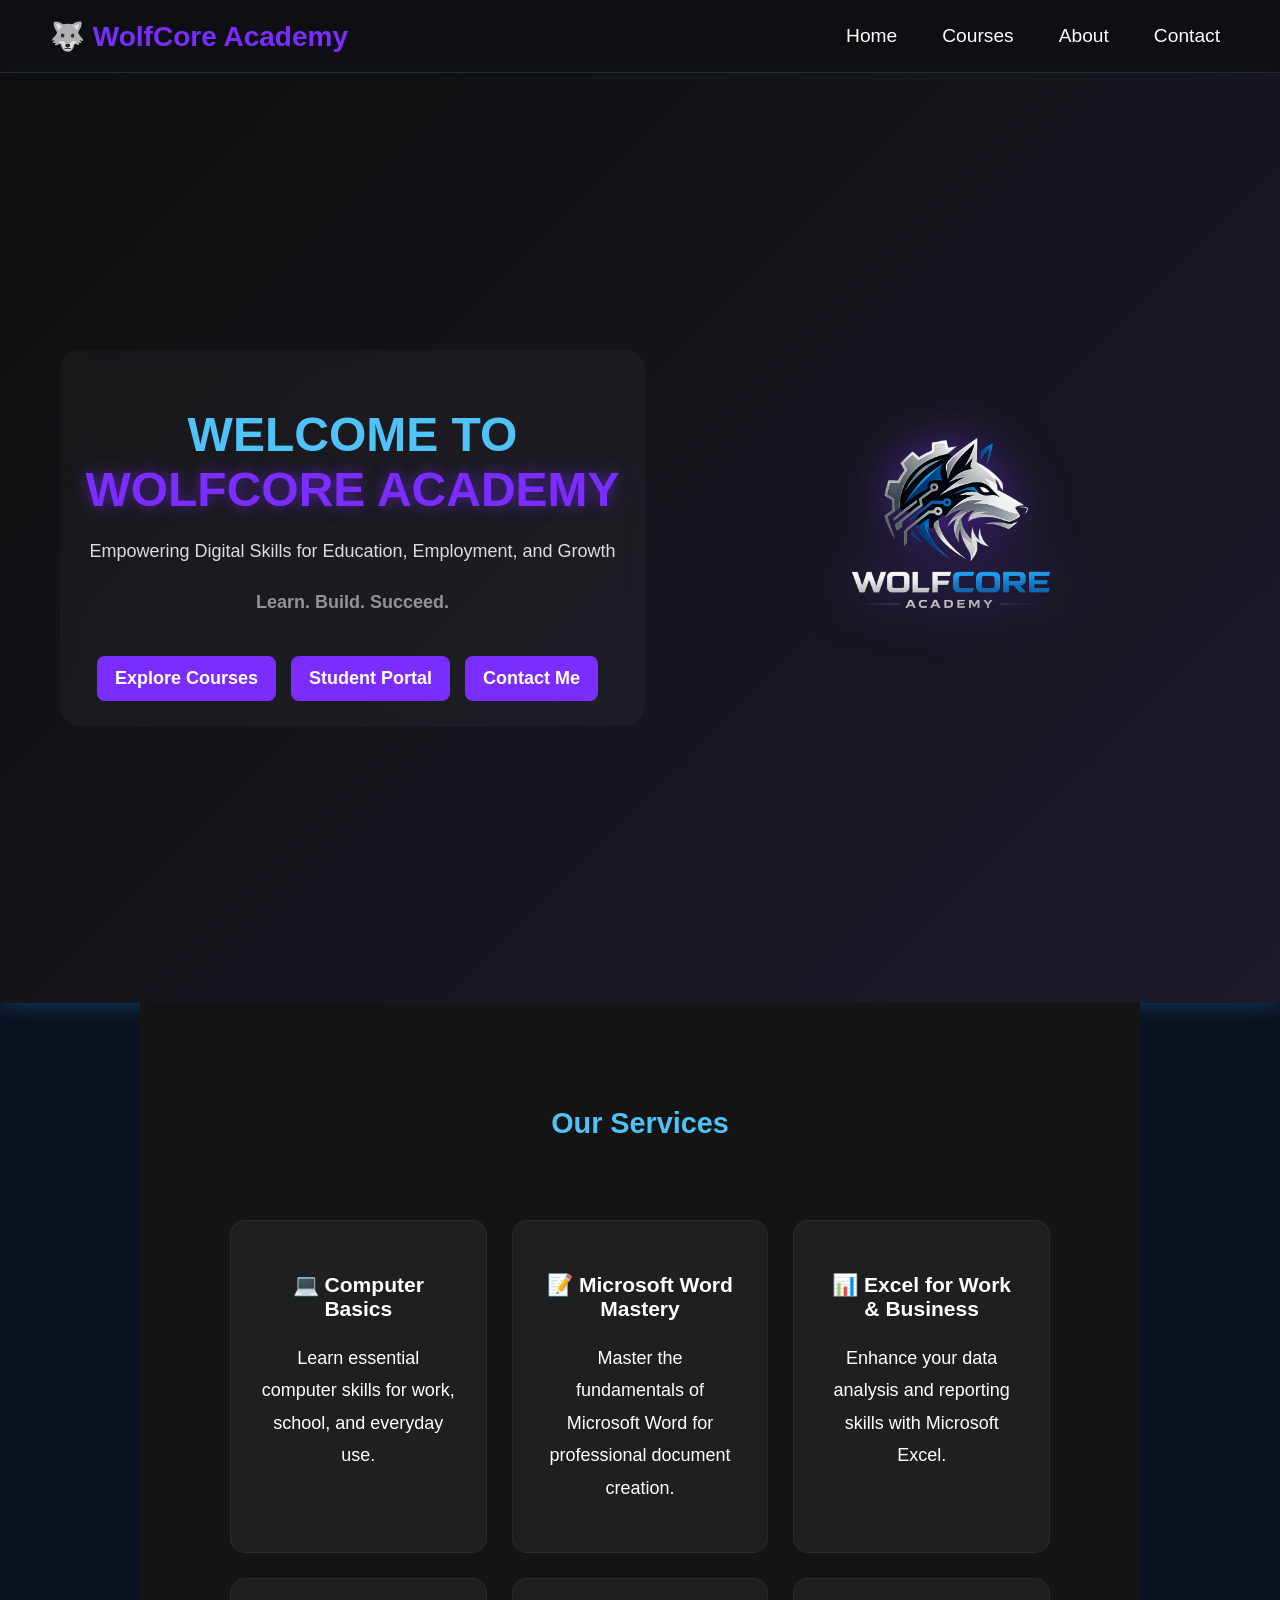
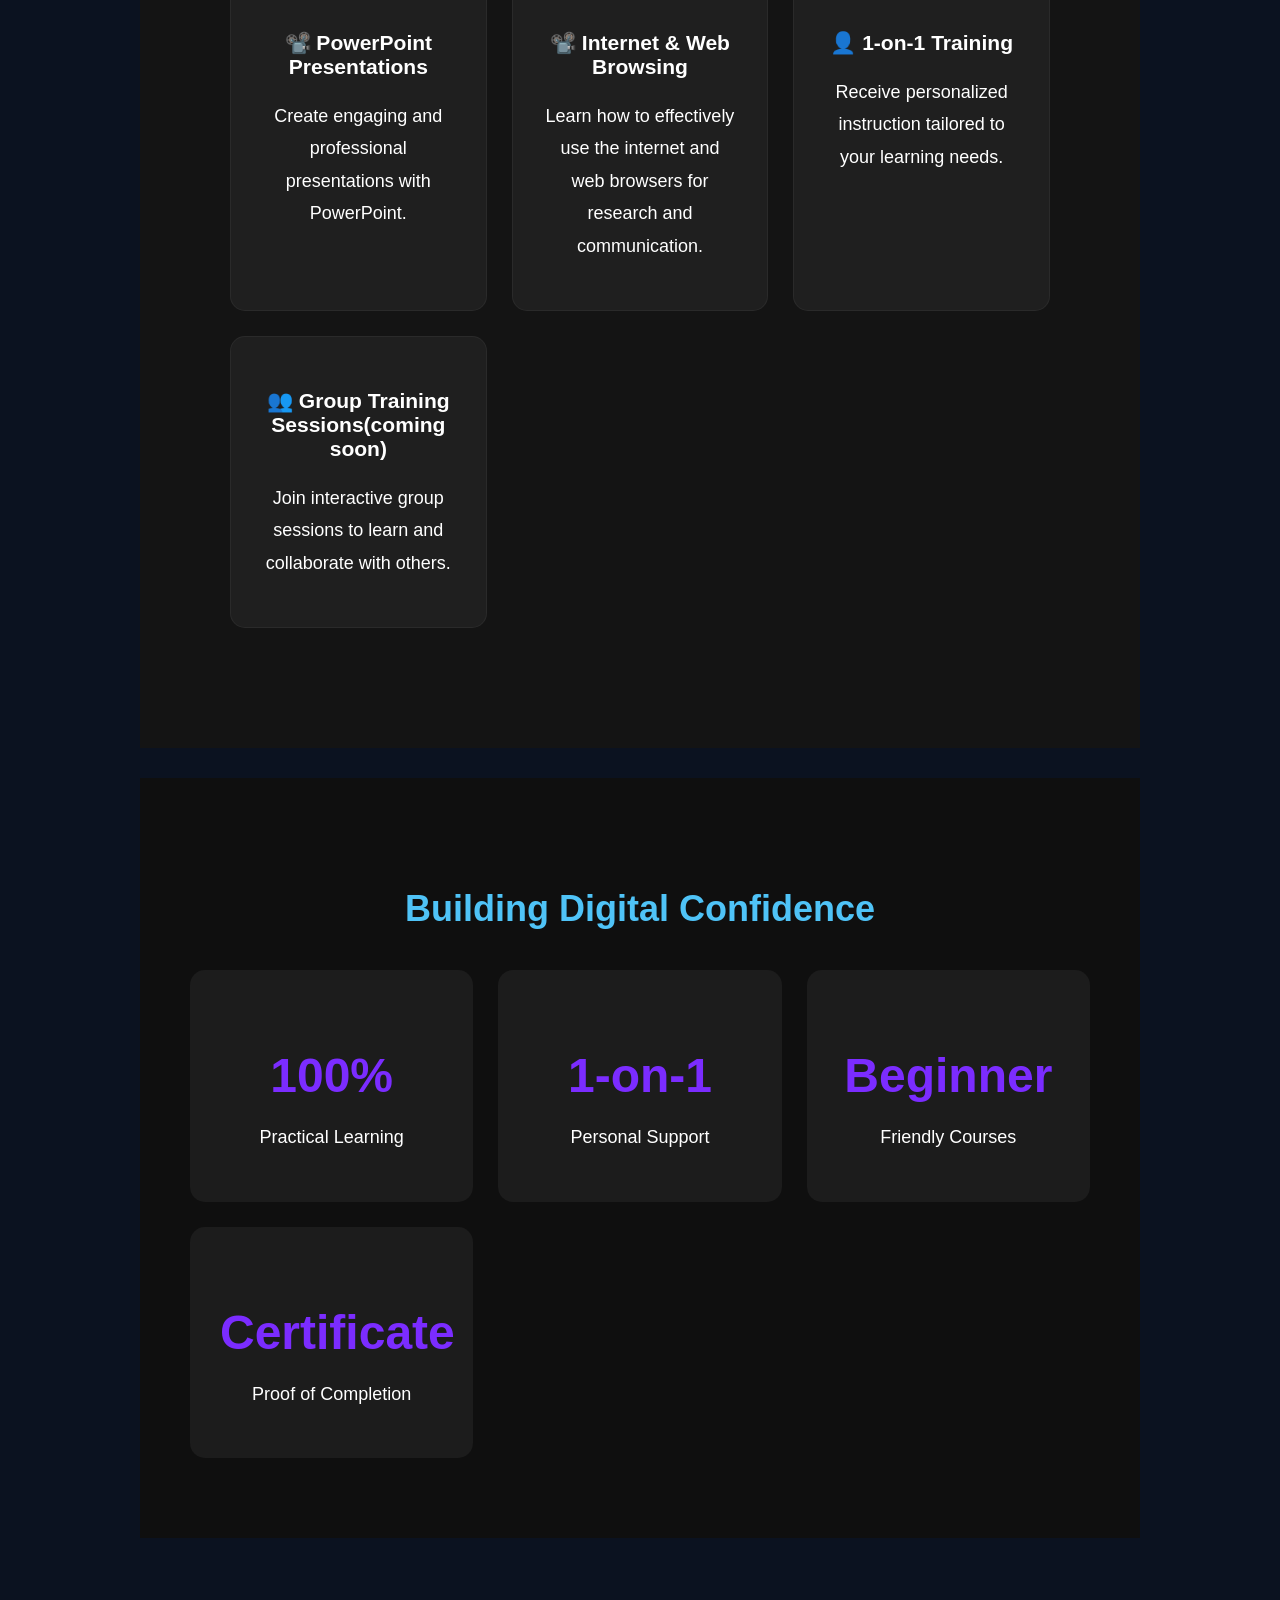
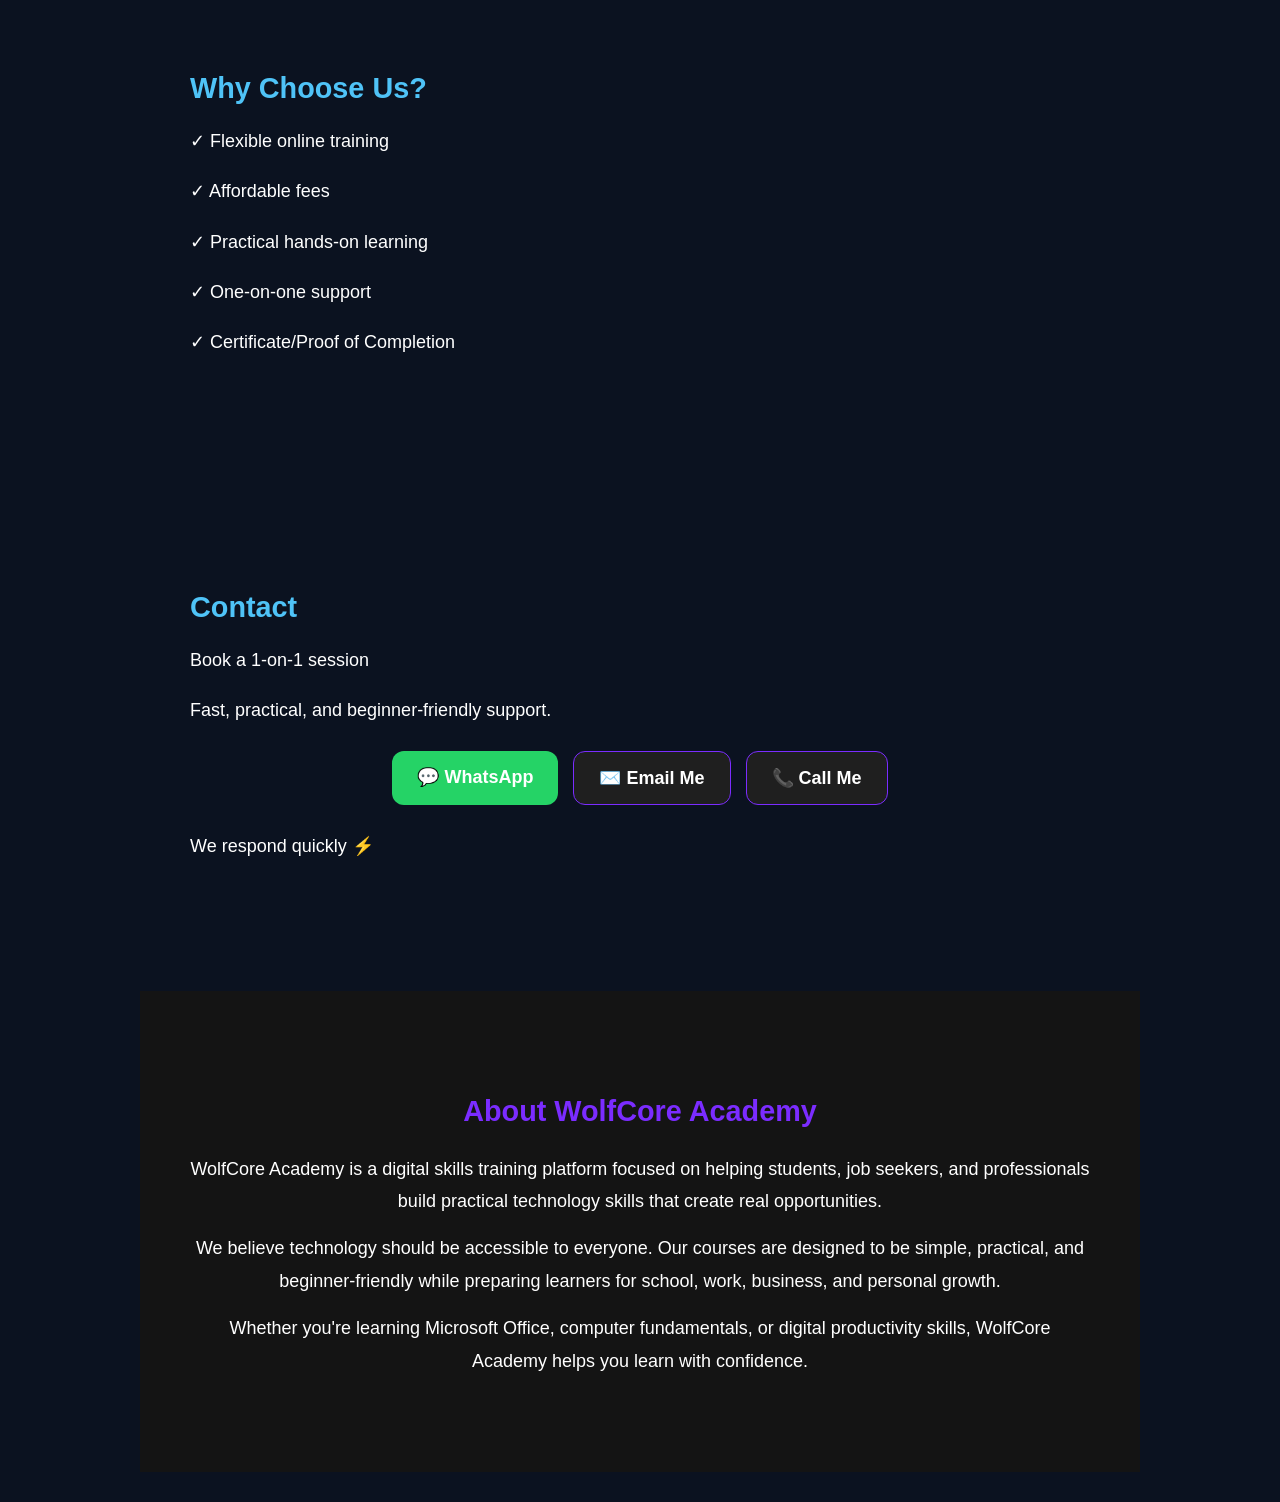
==== index.html @ 09596d1b "Add files via upload new" ====
<!DOCTYPE html>
<html>
<head>
    <meta name="viewport" content="width=device-width, initial-scale=1.0">
    <title>DIGITAL SKILLS</title>
    <link rel="stylesheet" href="style.css">
</head>
<body>
<nav class="navbar">

    <h2>🐺 WolfCore Academy</h2>

    <div class="menu-btn" onclick="toggleMenu()">
        ☰
    </div>

    <div class="links" id="mobileMenu">
        <a href="#">Home</a>
        <a href="#services">Courses</a>
        <a href="#about">About</a>
        <a href="#contact">Contact</a>
    </div>

</nav>
<header class="hero">
    <div class="hero-text">
        <h1>WELCOME TO <span>WOLFCORE ACADEMY</span></h1>
        <p>Empowering Digital Skills for Education, Employment, and Growth</p>
        <p class="tagline">Learn. Build. Succeed.</p>
        <a href="#services" class="btn">Explore Courses</a>
        <a href="login.html" class="btn">Student Portal</a>
        <a href="#contact" class="btn">Contact Me</a>
    </div>
    <div class="hero-image">
        <img src="wolfy.png" alt="WolfCore Logo">
    </div>
</header>
<section id="services">
    <h2>Our Services</h2>
    <div class="grid">
    <div class="card">
    <h3>💻 Computer Basics</h3>
    <p>Learn essential computer skills for work, school, and everyday use.</p>
    </div>
    <div class="card">
    <h3>📝 Microsoft Word Mastery</h3>
    <p>Master the fundamentals of Microsoft Word for professional document creation.</p>
    </div>
    <div class="card">
    <h3>📊 Excel for Work & Business</h3>
    <p>Enhance your data analysis and reporting skills with Microsoft Excel.</p>
    </div>
    <div class="card">
    <h3>📽️ PowerPoint Presentations</h3>
    <p>Create engaging and professional presentations with PowerPoint.</p>
    </div>
    <div class="card">
    <h3>📽️ Internet & Web Browsing</h3>
    <p>Learn how to effectively use the internet and web browsers for research and communication.</p>
    </div>
    <div class="card">
    <h3>👤 1-on-1 Training</h3>
    <p>Receive personalized instruction tailored to your learning needs.</p>
    </div>
    <div class="card">
    <h3>👥 Group Training Sessions(coming soon)</h3>
    <p>Join interactive group sessions to learn and collaborate with others.</p>
    </div>
    </div>
</section>
<section class="stats">
    <h2>Building Digital Confidence</h2>
    <div class="stats-grid">
        <div class="stat-box">
            <h3>100%</h3>
            <p>Practical Learning</p>
        </div>
        <div class="stat-box">
            <h3>1-on-1</h3>
            <p>Personal Support</p>
        </div>
        <div class="stat-box">
            <h3>Beginner</h3>
            <p>Friendly Courses</p>
        </div>
        <div class="stat-box">
            <h3>Certificate</h3>
            <p>Proof of Completion</p>
        </div>
    </div>
</section>
<section>
    <h2>Why Choose Us?</h2>
    <p>✓ Flexible online training</p>
    <p>✓ Affordable fees</p>
    <p>✓ Practical hands-on learning</p>
    <p>✓ One-on-one support</p>
    <p>✓ Certificate/Proof of Completion</p>
</section>
<section id="contact">
    <h2>Contact</h2>
    <p>Book a 1-on-1 session</p>
    <p>Fast, practical, and beginner-friendly support.</p>

    <div class="contact-buttons">
        <a href="https://wa.me/256704653340" class="contact-btn whatsapp">
            💬 WhatsApp
        </a>

        <a href="mailto:wolfcore361@gmail.com" class="contact-btn">
            ✉️ Email Me
        </a>

        <a href="tel:+256704653340" class="contact-btn">
            📞 Call Me
        </a>
    </div>

    <p class="contact-note">We respond quickly ⚡</p>
</section>
<section id="about">
    <h2>About WolfCore Academy</h2>
    <p>
        WolfCore Academy is a digital skills training platform focused on
        helping students, job seekers, and professionals build practical
        technology skills that create real opportunities.
    </p>
    <p>
        We believe technology should be accessible to everyone. Our courses
        are designed to be simple, practical, and beginner-friendly while
        preparing learners for school, work, business, and personal growth.
    </p>
    <p>
        Whether you're learning Microsoft Office, computer fundamentals,
        or digital productivity skills, WolfCore Academy helps you learn
        with confidence.
    </p>
</section>
<script>
function toggleMenu() {
    document.getElementById("mobileMenu")
            .classList.toggle("active");
}
</script>
</body>
</html>
---- style.css ----
html {
    scroll-behavior: smooth;
}
body {
    margin: 0;
    font-family: Arial, sans-serif;
    background: #0b1220;
    color: white;
    font-size: 18px;
}
.navbar {
    position: sticky;
    top: 0;
    z-index: 1000;
    display: flex;
    justify-content: space-between;
    align-items: center;
    padding: 15px 50px;
    background: rgba(15, 15, 15, 0.8);
    backdrop-filter: blur(10px);
    border-bottom: 1px solid rgba(255,255,255,0.1);
}
nav a {
    font-size:1.2rem;
    font-weight:600;
    padding: 10px;
}
.navbar h2 {
    color: #7b2cff;
    font-size: 28px;
    margin: 0;
}
.links {
    display: flex;
    gap: 25px;
}
.links a {
    color: white;
    text-decoration: none;
    font-weight: 500;
    transition: 0.3s;
}
.links a:hover {
    color: #7b2cff;
}
header {
    text-align: center;
    padding: 100px 20px;
    background: linear-gradient(135deg, #0d47a1, #1e88e5);
    box-shadow: 0 0 20px rgba(30, 136, 229, 0.4);
    animation: fadeUp 0.8s ease-out;
}

h1 {
    margin-bottom: 10px;
    font-size: 2.3rem;
    color: #4fc3f7;
}

h2 {
    color: #4fc3f7;
    margin-bottom: 20px;
    font-size: 1.8rem;
}
.card {
    background: #121c2e;
    border: 1px solid #1e3a5f;
    padding: 20px;
    border-radius: 12px;
    transition: 0.3s;
}

.card:hover {
    transform: translateY(-5px);
    border-color: #4fc3f7;
}
.grid {
    display: grid;
    grid-template-columns: repeat(3, 1fr);
    gap: 20px;
    padding: 40px;
}
section {
    max-width: 900px;
    margin: auto;
    padding: 80px 20px;
    animation: fadeUp 0.8s ease-out;
    margin-bottom: 30px;
}

.whatsapp-btn {
    background-color: #25D366;
    color: white;
    text-decoration: none;
    padding: 15px 30px;
    border-radius: 10px;
    font-weight: bold;
    display: inline-block;
}

.whatsapp-btn:hover {
    opacity: 0.9;
}

p {
    line-height: 1.8;
}
@keyframes fadeUp {
    from {
        opacity: 0;
        transform: translateY(25px);
    }
    to {
        opacity: 1;
        transform: translateY(0);
    }
}
.hero {
    display: flex;
    align-items: center;
    justify-content: space-between;
    min-height: 90vh;
    padding: 60px;
    background: linear-gradient(135deg, #0f0f0f, #1b1b2a);
    color: white;
    gap: 40px;
}
/* LEFT SIDE TEXT */
.hero-text {
    flex: 1;
    background: rgba(255,255,255,0.03);
    padding: 25px;
    border-radius: 20px;
    backdrop-filter: blur(10px);
}
.hero-text h1 {
    font-size: 48px;
    margin-bottom: 15px;
}
.hero-text h1 span {
    color: #7b2cff;
    text-shadow: 0 0 15px rgba(123, 44, 255, 0.6);
}
.hero-text p {
    font-size: 18px;
    opacity: 0.85;
}
.tagline {
    margin-top: 10px;
    font-weight: bold;
    color: #aaa;
}
/* BUTTONS */
.btn {
    display: inline-block;
    margin-top: 15px;
    margin-right: 10px;
    padding: 12px 18px;
    border-radius: 8px;
    text-decoration: none;
    font-weight: bold;
    transition: 0.3s;
    background: #7b2cff;
    color: white;
}
.btn:hover {
    transform: translateY(-2px);
    background: #9a4dff;
}
/* RIGHT SIDE IMAGE */
.hero-image {
    flex: 1;
    display: flex;
    justify-content: center;
    position: relative;
}
.hero-image::before {
    content: "";
    position: absolute;
    width: 350px;
    height: 350px;
    background: rgba(123,44,255,0.25);
    filter: blur(100px);
    border-radius: 50%;
    z-index: -1;
}
.hero-image img {
    width: 320px;
    max-width: 100%;
    border-radius: 20px;
    height: auto;
    animation: float 3s ease-in-out infinite;
    filter: drop-shadow(0 0 25px rgba(123, 44, 255, 0.5));
}
@keyframes float {
    0% { transform: translateY(0px); }
    50% { transform: translateY(-12px); }
    100% { transform: translateY(0px); }
}
.hero-text .btn {
    margin-top: 20px;
}
.contact-link {
    display: inline-block;
    margin: 10px;
    padding: 12px 18px;
    background: #1a1a1a;
    border: 1px solid #4fc3f7;
    color: white;
    text-decoration: none;
    border-radius: 8px;
    transition: 0.3s;
}

.contact-link:hover {
    background: #4fc3f7;
    color: black;
}
.contact-buttons{
    display:flex;
    flex-wrap:wrap;
    justify-content:center;
    gap:15px;
    margin-top:25px;
}

.contact-btn{
    padding:15px 25px;
    border-radius:12px;
    text-decoration:none;
    font-weight:bold;
    background:#1f1f1f;
    color:white;
    border:1px solid #7b2cff;
    transition:0.3s;
}

.contact-btn:hover{
    background:#7b2cff;
    transform:translateY(-3px);
}

.whatsapp{
    background:#25D366;
    border:none;
}

.contact-note{
    margin-top:25px;
}
#services {
    padding: 80px 50px;
    background: #141414;
    color: white;
    text-align: center;
}

.grid {
    display: grid;
    grid-template-columns: repeat(auto-fit, minmax(250px, 1fr));
    gap: 25px;
    margin-top: 40px;
}

.card {
    background: #1f1f1f;
    padding: 30px;
    border-radius: 15px;

    transition: 0.3s;
    cursor: pointer;

    border: 1px solid rgba(255,255,255,0.05);
}

.card:hover {
    transform: translateY(-8px);
    border-color: #7b2cff;
    box-shadow: 0 10px 25px rgba(123,44,255,0.3);
}
.stats {
    padding: 80px 50px;
    text-align: center;
    background: #0f0f0f;
    color: white;
}

.stats h2 {
    margin-bottom: 40px;
    font-size: 36px;
}

.stats-grid {
    display: grid;
    grid-template-columns: repeat(auto-fit, minmax(220px, 1fr));
    gap: 25px;
}

.stat-box {
    background: #1c1c1c;
    padding: 30px;
    border-radius: 15px;
    transition: 0.3s;
}

.stat-box:hover {
    transform: translateY(-5px);
    box-shadow: 0 10px 25px rgba(123,44,255,0.25);
}

.stat-box h3 {
    color: #7b2cff;
    font-size:3rem;
    margin-bottom: 10px;
}
#about {
    padding: 80px 50px;
    text-align: center;
    background: #141414;
    color: white;
}

#about h2 {
    margin-bottom: 25px;
    color: #7b2cff;
}

#about p {
    max-width: 900px;
    margin: 15px auto;
    line-height: 1.8;
}
.menu-btn{
    display:none;
    font-size:32px;
    cursor:pointer;
}
/* MOBILE RESPONSIVE DESIGN */

@media (max-width: 768px) {
    .hero-image img {
        width: 380px;
        max-width: 95%;
    }
    .grid {
        grid-template-columns: 1fr;
    }
    .stats-grid {
        grid-template-columns: 1fr;
    }
    .navbar {
        flex-direction:row;
        padding: 15px;
        text-align: center;
        justify-content:space-between;
        align-items:center;
    }
    .menu-btn{
        display:block;
    }
    .links {
        margin-top: 15px;
        flex-wrap: wrap;
        justify-content: center;
        gap: 15px;
        display:none;
        position:absolute;
        top:70px;
        left:0;
        width:100%;
        background:#111;
        flex-direction:column;
        text-align:center;
        padding:20px 0;
    }
    .links.active{
        display:flex;
    }
    .hero {
        flex-direction: column-reverse;
        text-align: center;
        padding: 40px 20px;
        min-height: auto;
    }
    .hero-text h1 {
        font-size:3rem;
        line-height:1.2;
    }
    .hero-text p {
        font-size:1.3rem;
    }
    section {
        padding-left: 20px;
        padding-right: 20px;
    }
    .btn {
        display: block;
        margin: 12px auto;
        width: 220px;
        max-width:350px;
        padding:18px;
        text-align: center;
        font-size: 1.2rem;
        width:90%;
    }
    input {
    font-size: 1rem;
}
}
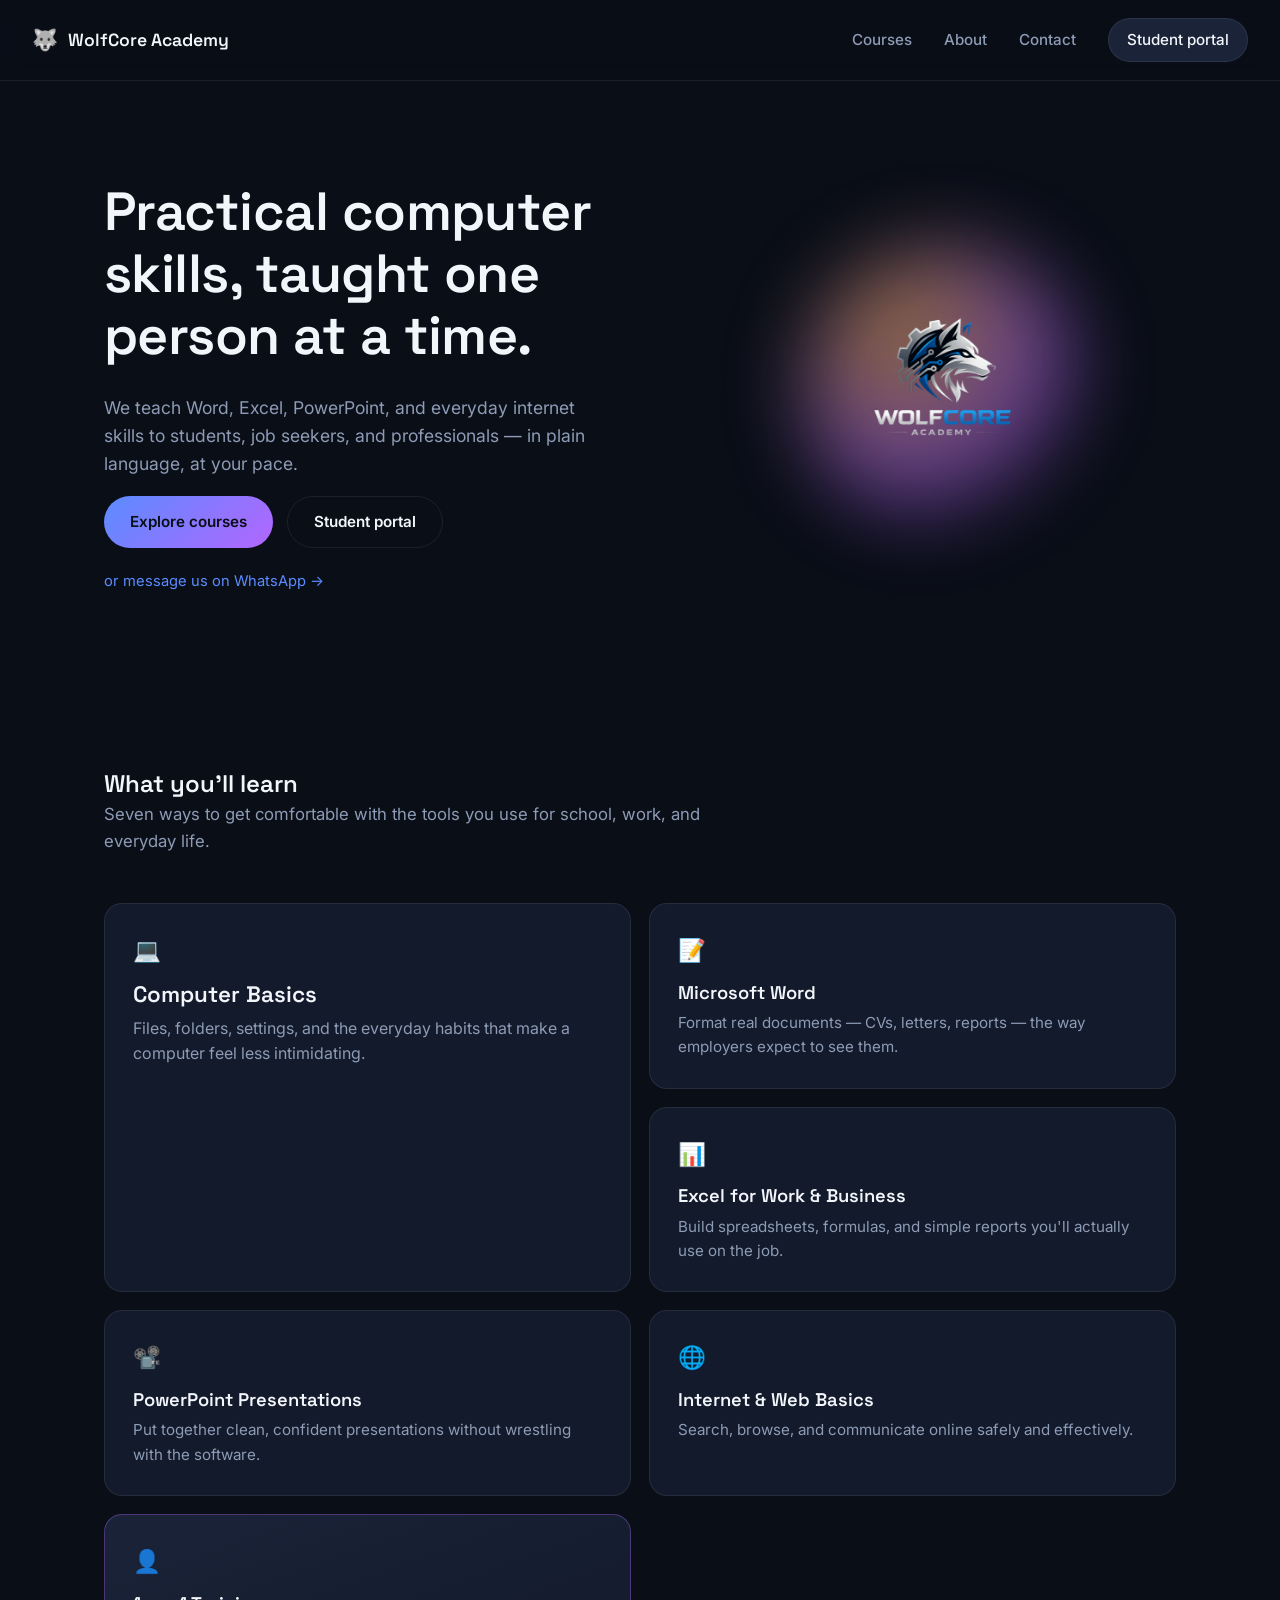
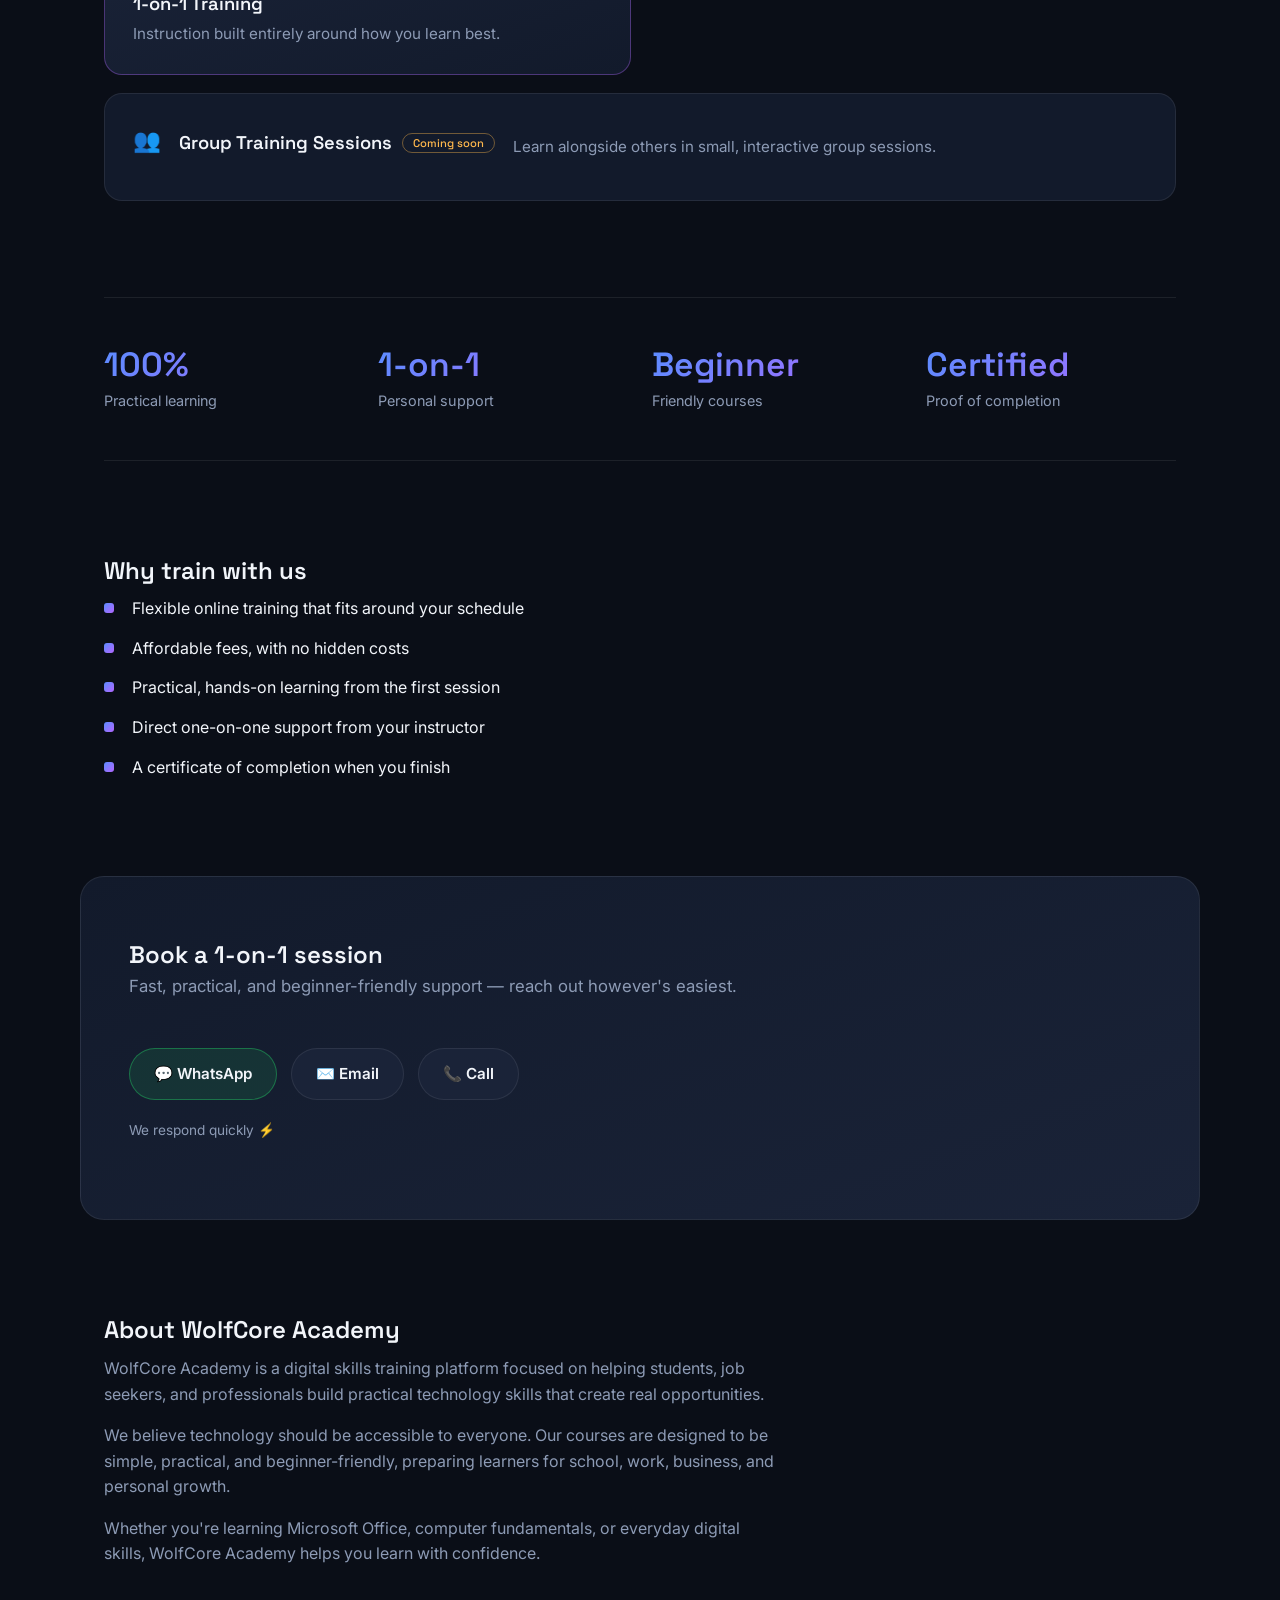
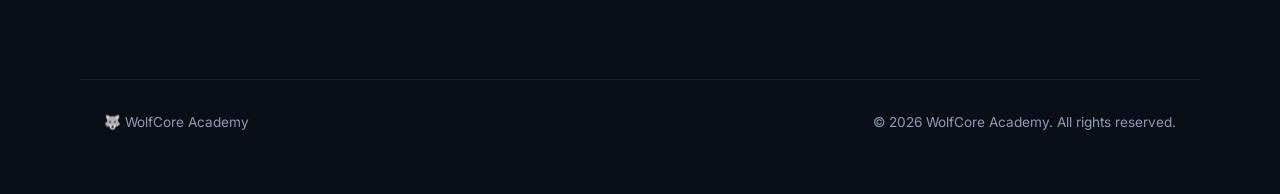
==== commit b969cac0: "Add files via upload" ====
--- a/index.html
+++ b/index.html
@@ -1,146 +1,169 @@
-<!DOCTYPE html>
-<html>
-<head>
-    <meta name="viewport" content="width=device-width, initial-scale=1.0">
-    <title>DIGITAL SKILLS</title>
-    <link rel="stylesheet" href="style.css">
-</head>
-<body>
-<nav class="navbar">
-
-    <h2>🐺 WolfCore Academy</h2>
-
-    <div class="menu-btn" onclick="toggleMenu()">
-        ☰
-    </div>
-
-    <div class="links" id="mobileMenu">
-        <a href="#">Home</a>
-        <a href="#services">Courses</a>
-        <a href="#about">About</a>
-        <a href="#contact">Contact</a>
-    </div>
-
-</nav>
-<header class="hero">
-    <div class="hero-text">
-        <h1>WELCOME TO <span>WOLFCORE ACADEMY</span></h1>
-        <p>Empowering Digital Skills for Education, Employment, and Growth</p>
-        <p class="tagline">Learn. Build. Succeed.</p>
-        <a href="#services" class="btn">Explore Courses</a>
-        <a href="login.html" class="btn">Student Portal</a>
-        <a href="#contact" class="btn">Contact Me</a>
-    </div>
-    <div class="hero-image">
-        <img src="wolfy.png" alt="WolfCore Logo">
-    </div>
-</header>
-<section id="services">
-    <h2>Our Services</h2>
-    <div class="grid">
-    <div class="card">
-    <h3>💻 Computer Basics</h3>
-    <p>Learn essential computer skills for work, school, and everyday use.</p>
-    </div>
-    <div class="card">
-    <h3>📝 Microsoft Word Mastery</h3>
-    <p>Master the fundamentals of Microsoft Word for professional document creation.</p>
-    </div>
-    <div class="card">
-    <h3>📊 Excel for Work & Business</h3>
-    <p>Enhance your data analysis and reporting skills with Microsoft Excel.</p>
-    </div>
-    <div class="card">
-    <h3>📽️ PowerPoint Presentations</h3>
-    <p>Create engaging and professional presentations with PowerPoint.</p>
-    </div>
-    <div class="card">
-    <h3>📽️ Internet & Web Browsing</h3>
-    <p>Learn how to effectively use the internet and web browsers for research and communication.</p>
-    </div>
-    <div class="card">
-    <h3>👤 1-on-1 Training</h3>
-    <p>Receive personalized instruction tailored to your learning needs.</p>
-    </div>
-    <div class="card">
-    <h3>👥 Group Training Sessions(coming soon)</h3>
-    <p>Join interactive group sessions to learn and collaborate with others.</p>
-    </div>
-    </div>
-</section>
-<section class="stats">
-    <h2>Building Digital Confidence</h2>
-    <div class="stats-grid">
-        <div class="stat-box">
-            <h3>100%</h3>
-            <p>Practical Learning</p>
-        </div>
-        <div class="stat-box">
-            <h3>1-on-1</h3>
-            <p>Personal Support</p>
-        </div>
-        <div class="stat-box">
-            <h3>Beginner</h3>
-            <p>Friendly Courses</p>
-        </div>
-        <div class="stat-box">
-            <h3>Certificate</h3>
-            <p>Proof of Completion</p>
-        </div>
-    </div>
-</section>
-<section>
-    <h2>Why Choose Us?</h2>
-    <p>✓ Flexible online training</p>
-    <p>✓ Affordable fees</p>
-    <p>✓ Practical hands-on learning</p>
-    <p>✓ One-on-one support</p>
-    <p>✓ Certificate/Proof of Completion</p>
-</section>
-<section id="contact">
-    <h2>Contact</h2>
-    <p>Book a 1-on-1 session</p>
-    <p>Fast, practical, and beginner-friendly support.</p>
-
-    <div class="contact-buttons">
-        <a href="https://wa.me/256704653340" class="contact-btn whatsapp">
-            💬 WhatsApp
-        </a>
-
-        <a href="mailto:wolfcore361@gmail.com" class="contact-btn">
-            ✉️ Email Me
-        </a>
-
-        <a href="tel:+256704653340" class="contact-btn">
-            📞 Call Me
-        </a>
-    </div>
-
-    <p class="contact-note">We respond quickly ⚡</p>
-</section>
-<section id="about">
-    <h2>About WolfCore Academy</h2>
-    <p>
-        WolfCore Academy is a digital skills training platform focused on
-        helping students, job seekers, and professionals build practical
-        technology skills that create real opportunities.
-    </p>
-    <p>
-        We believe technology should be accessible to everyone. Our courses
-        are designed to be simple, practical, and beginner-friendly while
-        preparing learners for school, work, business, and personal growth.
-    </p>
-    <p>
-        Whether you're learning Microsoft Office, computer fundamentals,
-        or digital productivity skills, WolfCore Academy helps you learn
-        with confidence.
-    </p>
-</section>
-<script>
-function toggleMenu() {
-    document.getElementById("mobileMenu")
-            .classList.toggle("active");
-}
-</script>
-</body>
-</html>+<!DOCTYPE html>
+<html lang="en">
+<head>
+<meta charset="UTF-8">
+<meta name="viewport" content="width=device-width, initial-scale=1.0">
+<title>WolfCore Academy — Practical Digital Skills</title>
+<meta name="description" content="WolfCore Academy teaches Word, Excel, PowerPoint, and everyday internet skills through practical, one-on-one training.">
+<link rel="preconnect" href="https://fonts.googleapis.com">
+<link rel="preconnect" href="https://fonts.gstatic.com" crossorigin>
+<link href="https://fonts.googleapis.com/css2?family=Space+Grotesk:wght@500;600;700&family=Inter:wght@400;500;600&display=swap" rel="stylesheet">
+<link rel="stylesheet" href="style.css">
+</head>
+<body>
+
+<nav class="navbar">
+  <a href="#top" class="brand">
+    <span class="brand-mark">🐺</span>
+    <span>WolfCore Academy</span>
+  </a>
+  <button class="menu-btn" onclick="toggleMenu()" aria-label="Toggle menu" aria-expanded="false">
+    <span></span><span></span><span></span>
+  </button>
+  <div class="links" id="mobileMenu">
+    <a href="#services">Courses</a>
+    <a href="#about">About</a>
+    <a href="#contact">Contact</a>
+    <a href="login.html" class="nav-cta">Student portal</a>
+  </div>
+</nav>
+
+<header class="hero" id="top">
+  <div class="hero-text">
+    <h1>Practical computer skills, taught one person at a time.</h1>
+    <p class="hero-lede">
+      We teach Word, Excel, PowerPoint, and everyday internet skills to
+      students, job seekers, and professionals — in plain language, at
+      your pace.
+    </p>
+    <div class="hero-actions">
+      <a href="#services" class="btn btn-primary">Explore courses</a>
+      <a href="login.html" class="btn btn-ghost">Student portal</a>
+    </div>
+    <a href="#contact" class="hero-subtle-link">or message us on WhatsApp →</a>
+  </div>
+  <div class="hero-visual" aria-hidden="true">
+    <div class="moon-glow"></div>
+    <img src="wolfy.png" alt="" class="hero-wolf">
+  </div>
+</header>
+
+<section id="services" class="services">
+  <h2>What you'll learn</h2>
+  <p class="section-lede">Seven ways to get comfortable with the tools you use for school, work, and everyday life.</p>
+
+  <div class="bento">
+    <article class="bento-card bento-large">
+      <span class="card-icon">💻</span>
+      <h3>Computer Basics</h3>
+      <p>Files, folders, settings, and the everyday habits that make a computer feel less intimidating.</p>
+    </article>
+
+    <article class="bento-card">
+      <span class="card-icon">📝</span>
+      <h3>Microsoft Word</h3>
+      <p>Format real documents — CVs, letters, reports — the way employers expect to see them.</p>
+    </article>
+
+    <article class="bento-card">
+      <span class="card-icon">📊</span>
+      <h3>Excel for Work &amp; Business</h3>
+      <p>Build spreadsheets, formulas, and simple reports you'll actually use on the job.</p>
+    </article>
+
+    <article class="bento-card">
+      <span class="card-icon">📽️</span>
+      <h3>PowerPoint Presentations</h3>
+      <p>Put together clean, confident presentations without wrestling with the software.</p>
+    </article>
+
+    <article class="bento-card">
+      <span class="card-icon">🌐</span>
+      <h3>Internet &amp; Web Basics</h3>
+      <p>Search, browse, and communicate online safely and effectively.</p>
+    </article>
+
+    <article class="bento-card bento-accent">
+      <span class="card-icon">👤</span>
+      <h3>1-on-1 Training</h3>
+      <p>Instruction built entirely around how you learn best.</p>
+    </article>
+
+    <article class="bento-card bento-wide">
+      <span class="card-icon">👥</span>
+      <h3>Group Training Sessions <span class="soon">Coming soon</span></h3>
+      <p>Learn alongside others in small, interactive group sessions.</p>
+    </article>
+  </div>
+</section>
+
+<section class="stats">
+  <div class="stats-grid">
+    <div class="stat-box">
+      <h3>100%</h3>
+      <p>Practical learning</p>
+    </div>
+    <div class="stat-box">
+      <h3>1-on-1</h3>
+      <p>Personal support</p>
+    </div>
+    <div class="stat-box">
+      <h3>Beginner</h3>
+      <p>Friendly courses</p>
+    </div>
+    <div class="stat-box">
+      <h3>Certified</h3>
+      <p>Proof of completion</p>
+    </div>
+  </div>
+</section>
+
+<section class="why">
+  <h2>Why train with us</h2>
+  <ul class="why-list">
+    <li>Flexible online training that fits around your schedule</li>
+    <li>Affordable fees, with no hidden costs</li>
+    <li>Practical, hands-on learning from the first session</li>
+    <li>Direct one-on-one support from your instructor</li>
+    <li>A certificate of completion when you finish</li>
+  </ul>
+</section>
+
+<section id="contact" class="contact">
+  <h2>Book a 1-on-1 session</h2>
+  <p class="section-lede">Fast, practical, and beginner-friendly support — reach out however's easiest.</p>
+  <div class="contact-buttons">
+    <a href="https://wa.me/256704653340" class="contact-btn whatsapp">💬 WhatsApp</a>
+    <a href="mailto:wolfcore361@gmail.com" class="contact-btn">✉️ Email</a>
+    <a href="tel:+256704653340" class="contact-btn">📞 Call</a>
+  </div>
+  <p class="contact-note">We respond quickly ⚡</p>
+</section>
+
+<section id="about" class="about">
+  <h2>About WolfCore Academy</h2>
+  <p>
+    WolfCore Academy is a digital skills training platform focused on
+    helping students, job seekers, and professionals build practical
+    technology skills that create real opportunities.
+  </p>
+  <p>
+    We believe technology should be accessible to everyone. Our courses
+    are designed to be simple, practical, and beginner-friendly, preparing
+    learners for school, work, business, and personal growth.
+  </p>
+  <p>
+    Whether you're learning Microsoft Office, computer fundamentals, or
+    everyday digital skills, WolfCore Academy helps you learn with
+    confidence.
+  </p>
+</section>
+
+<footer class="site-footer">
+  <span>🐺 WolfCore Academy</span>
+  <span>&copy; 2026 WolfCore Academy. All rights reserved.</span>
+</footer>
+
+<script src="script.js"></script>
+</body>
+</html>
--- a/style.css
+++ b/style.css
@@ -1,409 +1,439 @@
-html {
-    scroll-behavior: smooth;
-}
-body {
-    margin: 0;
-    font-family: Arial, sans-serif;
-    background: #0b1220;
-    color: white;
-    font-size: 18px;
-}
-.navbar {
-    position: sticky;
-    top: 0;
-    z-index: 1000;
-    display: flex;
-    justify-content: space-between;
-    align-items: center;
-    padding: 15px 50px;
-    background: rgba(15, 15, 15, 0.8);
-    backdrop-filter: blur(10px);
-    border-bottom: 1px solid rgba(255,255,255,0.1);
-}
-nav a {
-    font-size:1.2rem;
-    font-weight:600;
-    padding: 10px;
-}
-.navbar h2 {
-    color: #7b2cff;
-    font-size: 28px;
-    margin: 0;
-}
-.links {
-    display: flex;
-    gap: 25px;
-}
-.links a {
-    color: white;
-    text-decoration: none;
-    font-weight: 500;
-    transition: 0.3s;
-}
-.links a:hover {
-    color: #7b2cff;
-}
-header {
-    text-align: center;
-    padding: 100px 20px;
-    background: linear-gradient(135deg, #0d47a1, #1e88e5);
-    box-shadow: 0 0 20px rgba(30, 136, 229, 0.4);
-    animation: fadeUp 0.8s ease-out;
-}
-
-h1 {
-    margin-bottom: 10px;
-    font-size: 2.3rem;
-    color: #4fc3f7;
-}
-
-h2 {
-    color: #4fc3f7;
-    margin-bottom: 20px;
-    font-size: 1.8rem;
-}
-.card {
-    background: #121c2e;
-    border: 1px solid #1e3a5f;
-    padding: 20px;
-    border-radius: 12px;
-    transition: 0.3s;
-}
-
-.card:hover {
-    transform: translateY(-5px);
-    border-color: #4fc3f7;
-}
-.grid {
-    display: grid;
-    grid-template-columns: repeat(3, 1fr);
-    gap: 20px;
-    padding: 40px;
-}
-section {
-    max-width: 900px;
-    margin: auto;
-    padding: 80px 20px;
-    animation: fadeUp 0.8s ease-out;
-    margin-bottom: 30px;
-}
-
-.whatsapp-btn {
-    background-color: #25D366;
-    color: white;
-    text-decoration: none;
-    padding: 15px 30px;
-    border-radius: 10px;
-    font-weight: bold;
-    display: inline-block;
-}
-
-.whatsapp-btn:hover {
-    opacity: 0.9;
-}
-
-p {
-    line-height: 1.8;
-}
-@keyframes fadeUp {
-    from {
-        opacity: 0;
-        transform: translateY(25px);
-    }
-    to {
-        opacity: 1;
-        transform: translateY(0);
-    }
-}
-.hero {
-    display: flex;
-    align-items: center;
-    justify-content: space-between;
-    min-height: 90vh;
-    padding: 60px;
-    background: linear-gradient(135deg, #0f0f0f, #1b1b2a);
-    color: white;
-    gap: 40px;
-}
-/* LEFT SIDE TEXT */
-.hero-text {
-    flex: 1;
-    background: rgba(255,255,255,0.03);
-    padding: 25px;
-    border-radius: 20px;
-    backdrop-filter: blur(10px);
-}
-.hero-text h1 {
-    font-size: 48px;
-    margin-bottom: 15px;
-}
-.hero-text h1 span {
-    color: #7b2cff;
-    text-shadow: 0 0 15px rgba(123, 44, 255, 0.6);
-}
-.hero-text p {
-    font-size: 18px;
-    opacity: 0.85;
-}
-.tagline {
-    margin-top: 10px;
-    font-weight: bold;
-    color: #aaa;
-}
-/* BUTTONS */
-.btn {
-    display: inline-block;
-    margin-top: 15px;
-    margin-right: 10px;
-    padding: 12px 18px;
-    border-radius: 8px;
-    text-decoration: none;
-    font-weight: bold;
-    transition: 0.3s;
-    background: #7b2cff;
-    color: white;
-}
-.btn:hover {
-    transform: translateY(-2px);
-    background: #9a4dff;
-}
-/* RIGHT SIDE IMAGE */
-.hero-image {
-    flex: 1;
-    display: flex;
-    justify-content: center;
-    position: relative;
-}
-.hero-image::before {
-    content: "";
-    position: absolute;
-    width: 350px;
-    height: 350px;
-    background: rgba(123,44,255,0.25);
-    filter: blur(100px);
-    border-radius: 50%;
-    z-index: -1;
-}
-.hero-image img {
-    width: 320px;
-    max-width: 100%;
-    border-radius: 20px;
-    height: auto;
-    animation: float 3s ease-in-out infinite;
-    filter: drop-shadow(0 0 25px rgba(123, 44, 255, 0.5));
-}
-@keyframes float {
-    0% { transform: translateY(0px); }
-    50% { transform: translateY(-12px); }
-    100% { transform: translateY(0px); }
-}
-.hero-text .btn {
-    margin-top: 20px;
-}
-.contact-link {
-    display: inline-block;
-    margin: 10px;
-    padding: 12px 18px;
-    background: #1a1a1a;
-    border: 1px solid #4fc3f7;
-    color: white;
-    text-decoration: none;
-    border-radius: 8px;
-    transition: 0.3s;
-}
-
-.contact-link:hover {
-    background: #4fc3f7;
-    color: black;
-}
-.contact-buttons{
-    display:flex;
-    flex-wrap:wrap;
-    justify-content:center;
-    gap:15px;
-    margin-top:25px;
-}
-
-.contact-btn{
-    padding:15px 25px;
-    border-radius:12px;
-    text-decoration:none;
-    font-weight:bold;
-    background:#1f1f1f;
-    color:white;
-    border:1px solid #7b2cff;
-    transition:0.3s;
-}
-
-.contact-btn:hover{
-    background:#7b2cff;
-    transform:translateY(-3px);
-}
-
-.whatsapp{
-    background:#25D366;
-    border:none;
-}
-
-.contact-note{
-    margin-top:25px;
-}
-#services {
-    padding: 80px 50px;
-    background: #141414;
-    color: white;
-    text-align: center;
-}
-
-.grid {
-    display: grid;
-    grid-template-columns: repeat(auto-fit, minmax(250px, 1fr));
-    gap: 25px;
-    margin-top: 40px;
-}
-
-.card {
-    background: #1f1f1f;
-    padding: 30px;
-    border-radius: 15px;
-
-    transition: 0.3s;
-    cursor: pointer;
-
-    border: 1px solid rgba(255,255,255,0.05);
-}
-
-.card:hover {
-    transform: translateY(-8px);
-    border-color: #7b2cff;
-    box-shadow: 0 10px 25px rgba(123,44,255,0.3);
-}
-.stats {
-    padding: 80px 50px;
-    text-align: center;
-    background: #0f0f0f;
-    color: white;
-}
-
-.stats h2 {
-    margin-bottom: 40px;
-    font-size: 36px;
-}
-
-.stats-grid {
-    display: grid;
-    grid-template-columns: repeat(auto-fit, minmax(220px, 1fr));
-    gap: 25px;
-}
-
-.stat-box {
-    background: #1c1c1c;
-    padding: 30px;
-    border-radius: 15px;
-    transition: 0.3s;
-}
-
-.stat-box:hover {
-    transform: translateY(-5px);
-    box-shadow: 0 10px 25px rgba(123,44,255,0.25);
-}
-
-.stat-box h3 {
-    color: #7b2cff;
-    font-size:3rem;
-    margin-bottom: 10px;
-}
-#about {
-    padding: 80px 50px;
-    text-align: center;
-    background: #141414;
-    color: white;
-}
-
-#about h2 {
-    margin-bottom: 25px;
-    color: #7b2cff;
-}
-
-#about p {
-    max-width: 900px;
-    margin: 15px auto;
-    line-height: 1.8;
-}
-.menu-btn{
-    display:none;
-    font-size:32px;
-    cursor:pointer;
-}
-/* MOBILE RESPONSIVE DESIGN */
-
-@media (max-width: 768px) {
-    .hero-image img {
-        width: 380px;
-        max-width: 95%;
-    }
-    .grid {
-        grid-template-columns: 1fr;
-    }
-    .stats-grid {
-        grid-template-columns: 1fr;
-    }
-    .navbar {
-        flex-direction:row;
-        padding: 15px;
-        text-align: center;
-        justify-content:space-between;
-        align-items:center;
-    }
-    .menu-btn{
-        display:block;
-    }
-    .links {
-        margin-top: 15px;
-        flex-wrap: wrap;
-        justify-content: center;
-        gap: 15px;
-        display:none;
-        position:absolute;
-        top:70px;
-        left:0;
-        width:100%;
-        background:#111;
-        flex-direction:column;
-        text-align:center;
-        padding:20px 0;
-    }
-    .links.active{
-        display:flex;
-    }
-    .hero {
-        flex-direction: column-reverse;
-        text-align: center;
-        padding: 40px 20px;
-        min-height: auto;
-    }
-    .hero-text h1 {
-        font-size:3rem;
-        line-height:1.2;
-    }
-    .hero-text p {
-        font-size:1.3rem;
-    }
-    section {
-        padding-left: 20px;
-        padding-right: 20px;
-    }
-    .btn {
-        display: block;
-        margin: 12px auto;
-        width: 220px;
-        max-width:350px;
-        padding:18px;
-        text-align: center;
-        font-size: 1.2rem;
-        width:90%;
-    }
-    input {
-    font-size: 1rem;
-}
-}+/* ---------- Tokens ---------- */
+:root {
+  --bg: #0a0e17;
+  --surface: #121a2b;
+  --surface-2: #1a2338;
+  --border: rgba(255, 255, 255, 0.08);
+  --text: #f2f5fa;
+  --text-muted: #8d9bb5;
+  --accent-1: #5b8cff;
+  --accent-2: #b366ff;
+  --accent-warm: #ffb84d;
+  --gradient: linear-gradient(135deg, var(--accent-1), var(--accent-2));
+  --font-display: "Space Grotesk", "Segoe UI", sans-serif;
+  --font-body: "Inter", "Segoe UI", sans-serif;
+  --radius: 18px;
+  --max-width: 1120px;
+}
+
+* { box-sizing: border-box; }
+
+html { scroll-behavior: smooth; }
+
+body {
+  margin: 0;
+  background: var(--bg);
+  color: var(--text);
+  font-family: var(--font-body);
+  line-height: 1.6;
+  -webkit-font-smoothing: antialiased;
+}
+
+h1, h2, h3 {
+  font-family: var(--font-display);
+  font-weight: 600;
+  line-height: 1.15;
+  margin: 0 0 0.5em;
+}
+
+p { margin: 0 0 1em; color: var(--text-muted); }
+
+a { color: inherit; text-decoration: none; }
+
+section {
+  max-width: var(--max-width);
+  margin: 0 auto;
+  padding: 96px 24px;
+}
+
+.section-lede {
+  max-width: 60ch;
+  font-size: 1.05rem;
+  margin-top: -8px;
+  margin-bottom: 48px;
+}
+
+/* ---------- Nav ---------- */
+.navbar {
+  position: sticky;
+  top: 0;
+  z-index: 50;
+  display: flex;
+  align-items: center;
+  justify-content: space-between;
+  padding: 18px 32px;
+  background: rgba(10, 14, 23, 0.85);
+  backdrop-filter: blur(10px);
+  border-bottom: 1px solid var(--border);
+}
+
+.brand {
+  display: flex;
+  align-items: center;
+  gap: 10px;
+  font-family: var(--font-display);
+  font-weight: 600;
+  font-size: 1.1rem;
+}
+
+.brand-mark { font-size: 1.3rem; }
+
+.navbar .links {
+  display: flex;
+  align-items: center;
+  gap: 32px;
+}
+
+.navbar .links a {
+  color: var(--text-muted);
+  font-weight: 500;
+  font-size: 0.95rem;
+  transition: color 0.2s ease;
+}
+
+.navbar .links a:hover { color: var(--text); }
+
+.nav-cta {
+  padding: 9px 18px;
+  border-radius: 100px;
+  background: var(--surface-2);
+  border: 1px solid var(--border);
+  color: var(--text) !important;
+}
+
+.nav-cta:hover { border-color: var(--accent-1); }
+
+.menu-btn {
+  display: none;
+  flex-direction: column;
+  gap: 5px;
+  background: none;
+  border: none;
+  cursor: pointer;
+  padding: 6px;
+}
+
+.menu-btn span {
+  width: 22px;
+  height: 2px;
+  background: var(--text);
+  border-radius: 2px;
+}
+
+/* ---------- Hero ---------- */
+.hero {
+  max-width: var(--max-width);
+  margin: 0 auto;
+  padding: 100px 24px 80px;
+  display: grid;
+  grid-template-columns: 1.1fr 0.9fr;
+  gap: 40px;
+  align-items: center;
+}
+
+.hero-text h1 {
+  font-size: clamp(2.2rem, 4.2vw, 3.4rem);
+  letter-spacing: -0.01em;
+  animation: rise 0.7s ease both;
+}
+
+.hero-lede {
+  font-size: 1.1rem;
+  max-width: 46ch;
+  animation: rise 0.7s ease 0.1s both;
+}
+
+.hero-actions {
+  display: flex;
+  gap: 14px;
+  flex-wrap: wrap;
+  animation: rise 0.7s ease 0.2s both;
+}
+
+.hero-subtle-link {
+  display: inline-block;
+  margin-top: 22px;
+  font-size: 0.92rem;
+  color: var(--accent-1);
+  animation: rise 0.7s ease 0.3s both;
+}
+
+.btn {
+  display: inline-flex;
+  align-items: center;
+  padding: 13px 26px;
+  border-radius: 100px;
+  font-weight: 600;
+  font-size: 0.95rem;
+  transition: transform 0.15s ease, box-shadow 0.15s ease, opacity 0.15s ease;
+}
+
+.btn-primary {
+  background: var(--gradient);
+  color: #0a0e17;
+}
+
+.btn-primary:hover { transform: translateY(-1px); box-shadow: 0 10px 30px -10px rgba(91, 140, 255, 0.6); }
+
+.btn-ghost {
+  background: transparent;
+  border: 1px solid var(--border);
+  color: var(--text);
+}
+
+.btn-ghost:hover { border-color: var(--accent-1); }
+
+.hero-visual {
+  position: relative;
+  display: flex;
+  align-items: center;
+  justify-content: center;
+  min-height: 320px;
+}
+
+.moon-glow {
+  position: absolute;
+  width: 280px;
+  height: 280px;
+  border-radius: 50%;
+  background: radial-gradient(circle at 35% 30%, var(--accent-warm), var(--accent-2) 55%, transparent 75%);
+  filter: blur(40px);
+  opacity: 0.55;
+  animation: pulse 6s ease-in-out infinite;
+}
+
+.hero-wolf {
+  position: relative;
+  width: 220px;
+  max-width: 60%;
+  animation: rise 0.9s ease 0.15s both;
+}
+
+@keyframes rise {
+  from { opacity: 0; transform: translateY(14px); }
+  to { opacity: 1; transform: translateY(0); }
+}
+
+@keyframes pulse {
+  0%, 100% { opacity: 0.45; transform: scale(1); }
+  50% { opacity: 0.65; transform: scale(1.06); }
+}
+
+@media (prefers-reduced-motion: reduce) {
+  .hero-text h1, .hero-lede, .hero-actions, .hero-subtle-link, .hero-wolf, .moon-glow {
+    animation: none;
+  }
+}
+
+/* ---------- Services / bento ---------- */
+.bento {
+  display: grid;
+  grid-template-columns: repeat(4, 1fr);
+  gap: 18px;
+}
+
+.bento-card {
+  background: var(--surface);
+  border: 1px solid var(--border);
+  border-radius: var(--radius);
+  padding: 28px;
+  grid-column: span 2;
+  transition: border-color 0.2s ease, transform 0.2s ease;
+}
+
+.bento-card:hover {
+  border-color: rgba(91, 140, 255, 0.4);
+  transform: translateY(-2px);
+}
+
+.bento-card h3 { font-size: 1.15rem; margin-bottom: 8px; }
+.bento-card p { margin: 0; font-size: 0.95rem; }
+
+.card-icon {
+  display: inline-flex;
+  font-size: 1.4rem;
+  margin-bottom: 14px;
+}
+
+.bento-large { grid-column: span 2; grid-row: span 2; }
+.bento-large h3 { font-size: 1.4rem; }
+.bento-large p { font-size: 1rem; }
+
+.bento-accent {
+  grid-row: span 2;
+  background: linear-gradient(160deg, var(--surface-2), var(--surface));
+  border-color: rgba(179, 102, 255, 0.35);
+}
+
+.bento-wide { grid-column: span 4; display: flex; align-items: center; gap: 18px; }
+.bento-wide h3 { display: flex; align-items: center; gap: 10px; }
+
+.soon {
+  font-size: 0.7rem;
+  font-weight: 500;
+  color: var(--accent-warm);
+  border: 1px solid rgba(255, 184, 77, 0.4);
+  border-radius: 100px;
+  padding: 3px 10px;
+}
+
+/* ---------- Stats ---------- */
+.stats { padding-top: 0; padding-bottom: 0; }
+
+.stats-grid {
+  display: grid;
+  grid-template-columns: repeat(4, 1fr);
+  gap: 24px;
+  border-top: 1px solid var(--border);
+  border-bottom: 1px solid var(--border);
+  padding: 48px 0;
+}
+
+.stat-box h3 {
+  font-size: 2.1rem;
+  background: var(--gradient);
+  -webkit-background-clip: text;
+  background-clip: text;
+  color: transparent;
+  margin-bottom: 4px;
+}
+
+.stat-box p { margin: 0; font-size: 0.9rem; }
+
+/* ---------- Why ---------- */
+.why-list {
+  list-style: none;
+  padding: 0;
+  margin: 0;
+  display: grid;
+  gap: 14px;
+  max-width: 60ch;
+}
+
+.why-list li {
+  position: relative;
+  padding-left: 28px;
+  color: var(--text);
+  font-size: 1rem;
+}
+
+.why-list li::before {
+  content: "";
+  position: absolute;
+  left: 0;
+  top: 7px;
+  width: 10px;
+  height: 10px;
+  border-radius: 3px;
+  background: var(--gradient);
+}
+
+/* ---------- Contact ---------- */
+.contact {
+  text-align: left;
+  background: linear-gradient(160deg, var(--surface), var(--surface-2));
+  border: 1px solid var(--border);
+  border-radius: 24px;
+  padding: 64px 48px;
+}
+
+.contact-buttons {
+  display: flex;
+  gap: 14px;
+  flex-wrap: wrap;
+  margin-top: 24px;
+}
+
+.contact-btn {
+  padding: 13px 24px;
+  border-radius: 100px;
+  background: var(--surface-2);
+  border: 1px solid var(--border);
+  font-weight: 600;
+  font-size: 0.95rem;
+  transition: border-color 0.2s ease, transform 0.15s ease;
+}
+
+.contact-btn:hover { transform: translateY(-1px); border-color: var(--accent-1); }
+
+.contact-btn.whatsapp {
+  background: rgba(37, 211, 102, 0.12);
+  border-color: rgba(37, 211, 102, 0.4);
+}
+
+.contact-note {
+  margin-top: 20px;
+  font-size: 0.85rem;
+  color: var(--text-muted);
+}
+
+/* ---------- About ---------- */
+.about p { max-width: 68ch; }
+
+/* ---------- Footer ---------- */
+.site-footer {
+  display: flex;
+  justify-content: space-between;
+  align-items: center;
+  max-width: var(--max-width);
+  margin: 0 auto;
+  padding: 32px 24px 60px;
+  border-top: 1px solid var(--border);
+  color: var(--text-muted);
+  font-size: 0.85rem;
+}
+
+/* ---------- Focus states ---------- */
+a:focus-visible, button:focus-visible {
+  outline: 2px solid var(--accent-1);
+  outline-offset: 3px;
+}
+
+/* ---------- Responsive ---------- */
+@media (max-width: 860px) {
+  .navbar .links {
+    position: absolute;
+    top: 100%;
+    left: 0;
+    right: 0;
+    flex-direction: column;
+    align-items: flex-start;
+    gap: 0;
+    background: var(--surface);
+    border-bottom: 1px solid var(--border);
+    max-height: 0;
+    overflow: hidden;
+    transition: max-height 0.25s ease;
+  }
+
+  .navbar .links.active { max-height: 300px; }
+
+  .navbar .links a {
+    padding: 16px 24px;
+    width: 100%;
+    border-bottom: 1px solid var(--border);
+  }
+
+  .menu-btn { display: flex; }
+
+  .hero {
+    grid-template-columns: 1fr;
+    padding-top: 60px;
+  }
+
+  .hero-visual { order: -1; min-height: 220px; }
+
+  .bento { grid-template-columns: repeat(2, 1fr); }
+  .bento-large, .bento-accent { grid-row: span 1; }
+  .bento-wide { grid-column: span 2; flex-direction: column; align-items: flex-start; }
+
+  .stats-grid { grid-template-columns: repeat(2, 1fr); }
+
+  .contact { padding: 40px 28px; }
+}
+
+@media (max-width: 520px) {
+  .bento { grid-template-columns: 1fr; }
+  .bento-card, .bento-large, .bento-accent, .bento-wide { grid-column: span 1; }
+  section { padding: 64px 20px; }
+}
